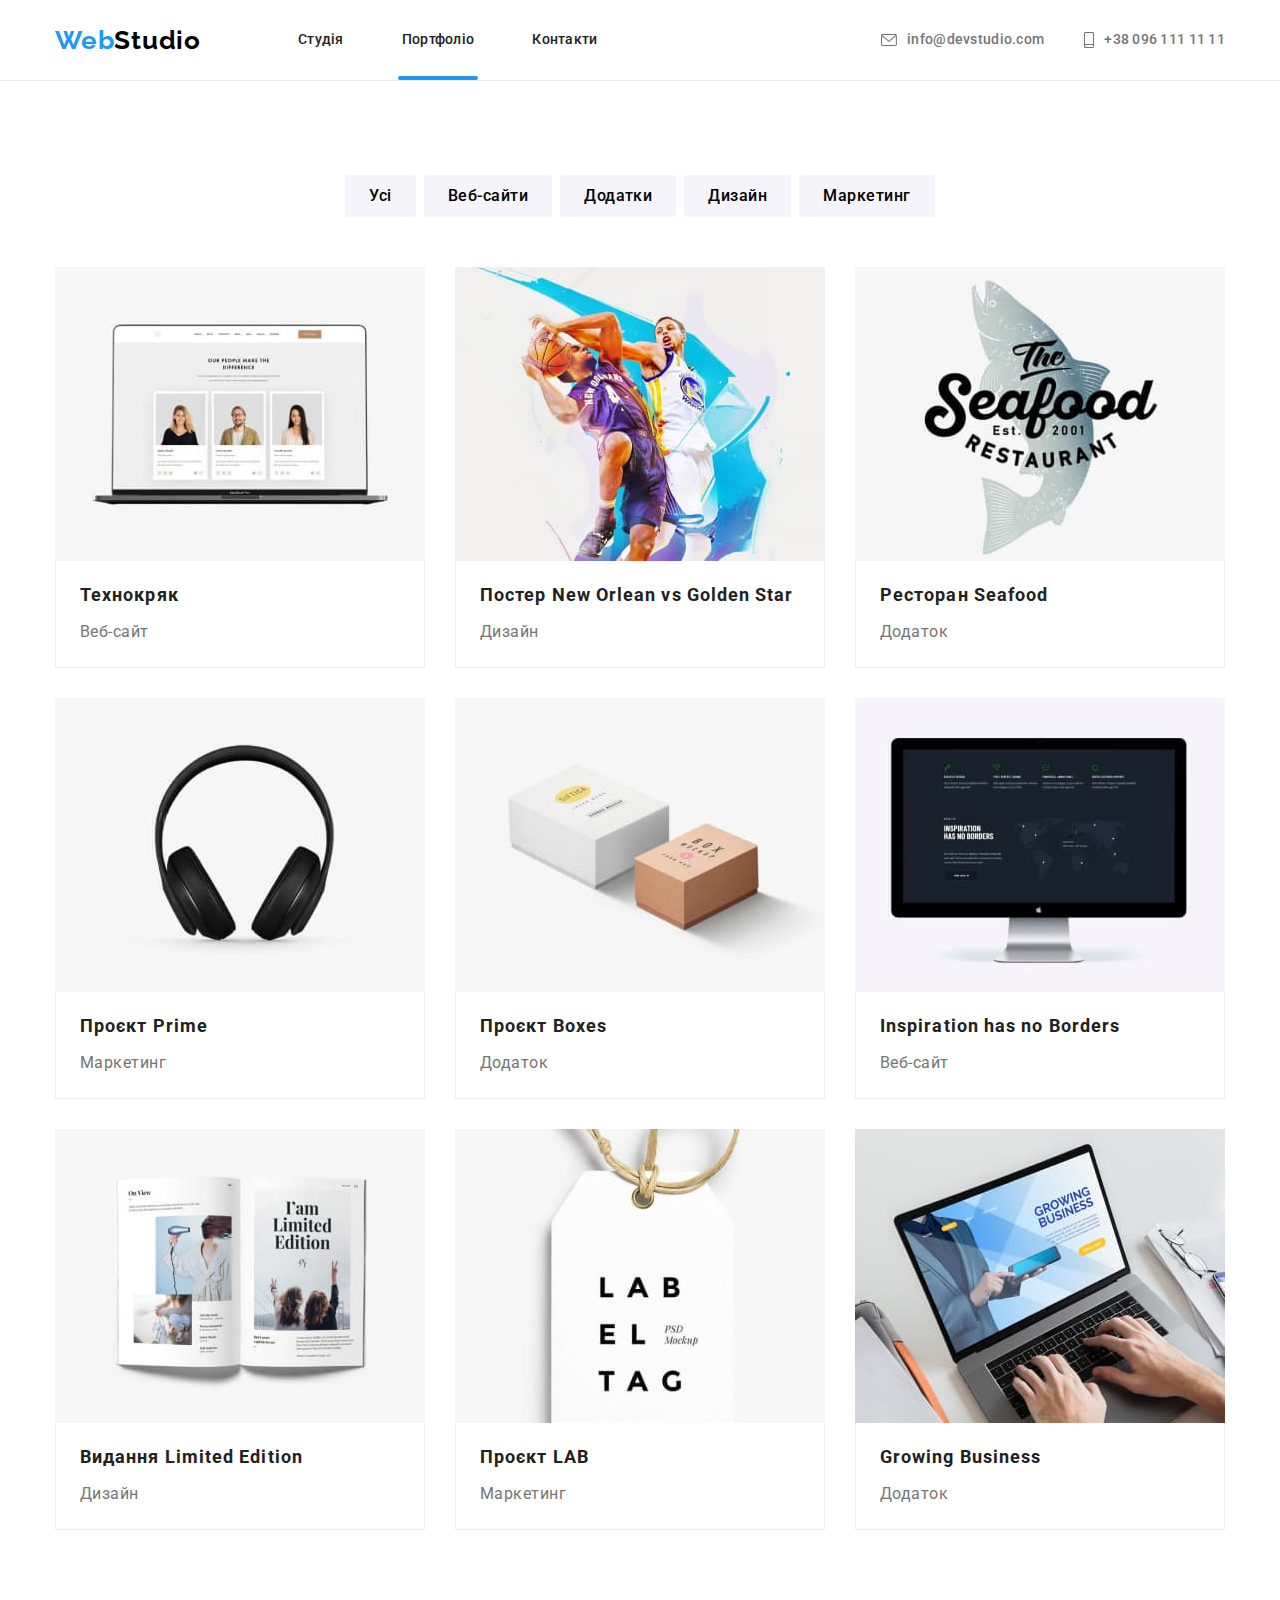
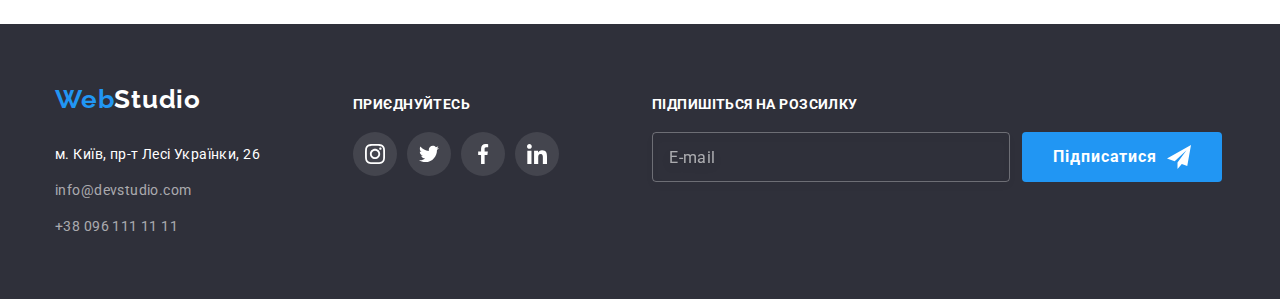
==== portfolio.html @ f1cc5967 "clone hw6" ====
<!DOCTYPE html>
<html lang="uk">
<head>
    <meta charset="UTF-8">
    <meta http-equiv="X-UA-Compatible" content="IE=edge">
    <meta name="viewport" content="width=device-width, initial-scale=1.0">
    <title>Портфоліо</title>
    <link rel="preconnect" href="https://fonts.googleapis.com">
    <link rel="preconnect" href="https://fonts.gstatic.com" crossorigin>
    <link href="https://fonts.googleapis.com/css2?family=Raleway:wght@700&family=Roboto:wght@400;500;700;900&display=swap"
        rel="stylesheet">
    <link rel="stylesheet" href="https://cdnjs.cloudflare.com/ajax/libs/modern-normalize/1.1.0/modern-normalize.min.css">
    <link rel="stylesheet" href="./css/styles.css">
</head>
<body>

    <!-- Хедер сторінки -->

    <header class="header">
        <div class="container main-nav">
            <a href="./index.html" class="header-logo link"><span class="blue-logo">Web</span>Studio</a>
            <nav class="header-navigation">
                <ul class="header-list list">
                    <li class="item">
                        <a href="./index.html" class="header-link link">Студія</a>
                    </li>
                    <li class="item">
                        <a href="./portfolio.html" class="header-link active-page link">Портфоліо</a>
                    </li>
                    <li class="item">
                        <a href="" class="header-link link">Контакти</a>
                    </li>
                </ul>
            </nav>
            <ul class="contacts-header list">
                <li class="item">
                    <a href="mailto:info@devstudio.com" class="mail-header link">
                        <svg class="header-icon" width="16" height="12">
                            <use href="./images/icons.svg#icon-envelope"></use>
                        </svg>
                        info@devstudio.com
                    </a>
                </li>
                <li class="item">
                    <a href="tel:+380961111111" class="tel-header link">
                        <svg class="header-icon" width="10" height="16">
                            <use href="./images/icons.svg#icon-smartphone"></use>
                        </svg>
                        +38 096 111 11 11
                    </a>
                </li>
            </ul>
        </div>
    </header>

    <!-- Основний контент -->

    <main class="main">

        <!-- Секція проєктів -->

        <section class="section">
            <div class="container">
                <ul class="list btns">
                    <li class="item"><button type="button" class="portfolio-button">Усі</button></li>
                    <li class="item"><button type="button" class="portfolio-button">Веб-сайти</button></li>
                    <li class="item"><button type="button" class="portfolio-button">Додатки</button></li>
                    <li class="item"><button type="button" class="portfolio-button">Дизайн</button></li>
                    <li class="item"><button type="button" class="portfolio-button">Маркетинг</button></li>
                </ul>
                <ul class="list-projects list">
                    <li class="item">
                        <div class="project-thumb">
                            <img src="./images/technocrat.jpg" class="card" alt="Технокряк" width="370">
                            <div class="project-overlay">
                                <p class="project-text">Ресурс пропонує комплексні пропозиції з різним рівнем функціоналу та сервісів. Все це дозволить відвідувачу отримати вичерпні відомості про компанію чи приватну особу.</p>
                            </div>
                        </div>
                        <div class="content">
                            <h2 class="project">Технокряк</h2>
                            <p class="description">Веб-сайт</p>
                        </div>
                    </li>
                    <li class="item">
                        <div class="project-thumb">
                            <img src="./images/poster.jpg" class="card" alt="New Orlean vs Golden Star" width="370">
                            <div class="project-overlay">
                                <p class="project-text">Lorem ipsum, dolor sit amet consectetur adipisicing elit. Quasi recusandae laboriosam beatae sit cumque alias!</p>
                            </div>
                        </div>
                        <div class="content">
                            <h2 class="project">Постер New Orlean vs Golden Star</h2>
                            <p class="description">Дизайн</p>
                        </div>
                    </li>
                    <li class="item">
                        <div class="project-thumb">
                            <img src="./images/restaurant.jpg" class="card" alt="Seafood" width="370">
                            <div class="project-overlay">
                                <p class="project-text">Lorem ipsum, dolor sit amet consectetur adipisicing elit. Quasi recusandae laboriosam beatae sit cumque alias!</p>
                            </div>
                        </div>
                        <div class="content">
                            <h2 class="project">Ресторан Seafood</h2>
                            <p class="description">Додаток</p>
                        </div>
                    </li>
                    <li class="item">
                        <div class="project-thumb">
                            <img src="./images/prime.jpg" class="card" alt="Prime" width="370">
                            <div class="project-overlay">
                                <p class="project-text">Lorem ipsum dolor sit amet consectetur adipisicing elit. Harum iure dolor similique eum aspernatur tenetur.</p>
                            </div>
                        </div>
                        <div class="content">
                            <h2 class="project">Проєкт Prime</h2>
                            <p class="description">Маркетинг</p>
                        </div>
                    </li>
                    <li class="item">
                        <div class="project-thumb">
                            <img src="./images/boxes.jpg" class="card" alt="Boxes" width="370">
                            <div class="project-overlay">
                                <p class="project-text">Lorem ipsum dolor sit amet consectetur adipisicing elit. Harum iure dolor similique eum aspernatur tenetur.</p>
                            </div>
                        </div>
                        <div class="content">
                            <h2 class="project">Проєкт Boxes</h2>
                            <p class="description">Додаток</p>
                        </div>
                    </li>
                    <li class="item">
                        <div class="project-thumb">
                            <img src="./images/web.jpg" class="card" alt="Inspiration has no Borders" width="370">
                            <div class="project-overlay">
                                <p class="project-text">Lorem ipsum dolor sit amet consectetur adipisicing elit. Harum iure dolor similique eum aspernatur tenetur.</p>
                            </div>
                        </div>
                        <div class="content">
                            <h2 class="project">Inspiration has no Borders</h2>
                            <p class="description">Веб-сайт</p>
                        </div>
                    </li>
                    <li class="item">
                        <div class="project-thumb">
                            <img src="./images/edition.jpg" class="card" alt="Limited Edition" width="370">
                            <div class="project-overlay">
                                <p class="project-text">Lorem ipsum dolor sit amet consectetur adipisicing elit. Harum iure dolor similique eum aspernatur tenetur.</p>
                            </div>
                        </div>
                        <div class="content">
                            <h2 class="project">Видання Limited Edition</h2>
                            <p class="description">Дизайн</p>
                        </div>
                    </li>
                    <li class="item">
                        <div class="project-thumb">
                            <img src="./images/lab.jpg" class="card" alt="LAB" width="370">
                            <div class="project-overlay">
                                <p class="project-text">Lorem ipsum dolor sit amet consectetur adipisicing elit. Harum iure dolor similique eum aspernatur tenetur.</p>
                            </div>
                        </div>
                        <div class="content">
                            <h2 class="project">Проєкт LAB</h2>
                            <p class="description">Маркетинг</p>
                        </div>
                    </li>
                    <li class="item">
                        <div class="project-thumb">
                            <img src="./images/growing.jpg" class="card" alt="Growing Business" width="370">
                            <div class="project-overlay">
                                <p class="project-text">Lorem ipsum dolor sit amet consectetur adipisicing elit. Harum iure dolor similique eum aspernatur tenetur.</p>
                            </div>
                        </div>
                        <div class="content">
                            <h2 class="project">Growing Business</h2>
                            <p class="description">Додаток</p>
                        </div>
                    </li>
                </ul>
            </div>
        </section>
    </main>

    <!-- Футер сторінки -->

    <footer class="footer">
        <div class="container footer-content">
            <div class="footer-addresses">
                <a href="./index.html" class="footer-logo link"><span class="blue-logo">Web</span>Studio</a>
                <address>
                    <p class="address">м. Київ, пр-т Лесі Українки, 26</p>
                    <ul class="contacts-footer list">
                        <li>
                            <a href="mailto:info@devstudio.com" class="mail-footer link">info@devstudio.com</a>
                        </li>
                        <li>
                            <a href="tel:+380961111111" class="tel-footer link">+38 096 111 11 11</a>
                        </li>
                    </ul>
                </address>
            </div>
            <div class="footer-soc">
                <p class="footer-soc-title">Приєднуйтесь</p>
                <ul class="footer-actions list">
                    <li class="item-footer-icon">
                        <a href="" class="footer-social">
                            <svg class="team-icon" width="20" height="20">
                                <use href="./images/icons.svg#icon-instagram"></use>
                            </svg>
                        </a>
                    </li>
                    <li class="item-footer-icon">
                        <a href="" class="footer-social">
                            <svg class="team-icon" width="20" height="20">
                                <use href="./images/icons.svg#icon-twitter"></use>
                            </svg>
                        </a>
                    </li>
                    <li class="item-footer-icon">
                        <a href="" class="footer-social">
                            <svg class="team-icon" width="20" height="20">
                                <use href="./images/icons.svg#icon-facebook"></use>
                            </svg>
                        </a>
                    </li>
                    <li class="item-footer-icon">
                        <a href="" class="footer-social">
                            <svg class="team-icon" width="20" height="20">
                                <use href="./images/icons.svg#icon-linkedin"></use>
                            </svg>
                        </a>
                    </li>
                </ul>
            </div>
            <div class="footer-newsletter">
                <p class="footer-subscribe">Підпишіться на розсилку</p>
                <form class="footer-form">
                    <input type="email" class="subscribe-input" name="subscribe" placeholder="E-mail">
                    <button type="submit" class="subscribe-btn">
                        Підписатися
                        <svg class="icon-subscribe" width="24" height="24">
                            <use href="./images/icons.svg#icon-send"></use>
                        </svg>
                    </button>
                </form>
            </div>
        </div>
    </footer>
</body>
</html>
---- css/styles.css ----
:root {
    --primary-bg-color: #FFFFFF;
    --primary-text-color: #212121;
    --black-text-color: #000000;
    --blue-text-color: #2196F3;
    --bg-hero-color: #C4C4C4;
    --bg-footer-color: #2F303A;
    --contacts-header-color: #757575;
    --contacts-footer-color: rgba(255, 255, 255, 0.6);
    --button-focus-color: #188CE8;
    --bg-team-color: #F5F4FA;
    --border-header: #ECECEC;
    --border-project-photo: #EEEEEE;
    --icons-noactive-color: #AFB1B8;
    --bg-footer-soc: rgba(255, 255, 255, 0.1);
    --bg-portfolio-overlay: rgba(33, 150, 243, 0.9);
}

body {
    font-family: 'Roboto', 'Raleway', sans-serif;
    color: var(--primary-text-color);
    background: var(--primary-bg-color);
}

/* утиліти */

h1, 
h2, 
h3, 
p, 
ul {
    margin: 0;
    padding: 0;
}

.list {
    list-style: none;
}

.link {
    text-decoration: none;
}

.card {
    display: block;
}

/* контейнер */

.container {
    width: 1200px;
    padding-left: 15px;
    padding-right: 15px;
    margin-right: auto;
    margin-left: auto;

    /* outline: 1px dotted tomato; */
}

.backdrop {
    position: fixed;
    top: 0;
    left: 0;
    width: 100%;
    height: 100%;
    background-color: rgba(0, 0, 0, 0.2);

    opacity: 1;
    transition: opacity 250ms cubic-bezier(0.4, 0, 0.2, 1);
}

.backdrop.is-hidden {
    opacity: 0;
    pointer-events: none;
    /* visibility: ;  ?????????? Ні у Репети, ні в конспекті цього немає */
}

.backdrop.is-hidden .modal {
    transform: translate(-50%, -50%) scale(1.1);
}

.modal {
    position: absolute;
    top: 50%;
    left: 50%;

    padding: 40px;

    width: 528px;
    height: 581px;

    background-color: var(--primary-bg-color);
    box-shadow: 0px 1px 3px rgba(0, 0, 0, 0.12), 
        0px 1px 1px rgba(0, 0, 0, 0.14), 
        0px 2px 1px rgba(0, 0, 0, 0.2);
    border-radius: 4px;

    transform: translate(-50%, -50%) scale(1);

    transition: transform 250ms cubic-bezier(0.4, 0, 0.2, 1);
}

.modal-button {
    position: absolute;
    top: 8px;
    right: 8px;

    display: flex;
    justify-content: center;
    align-items: center;
    width: 30px;
    height: 30px;
    padding: 0;

    color: var(--black-text-color);
    background-color: var(--primary-bg-color);
    border: 1px solid rgba(0, 0, 0, 0.1);
    border-radius: 50%;

    transition: color 250ms cubic-bezier(0.4, 0, 0.2, 1);
}

.modal-button:hover {
    color: var(--blue-text-color);
}

.x-close {
    fill: currentColor;
}

.modal-title {
    margin-right: auto;
    margin-left: auto;
    margin-bottom: 12px;
    
    width: 448px;

    color: var(--primary-text-color);
    font-weight: 700;
    font-size: 20px;
    line-height: 1.15;
    text-align: center;
    letter-spacing: 0.03em;
}

.form {
    margin-right: auto;
    margin-left: auto;
    width: 448px;
}

.form-field {
    display: block;
    margin-bottom: 10px;
    font-size: inherit;
}

.form-label {
    display: block;
    margin-bottom: 4px;

    color: var(--contacts-header-color);
    font-size: 12px;
    line-height: 1.17;
    letter-spacing: 0.01em;
}

.form-input {
    position: relative;
    width: 100%;
    padding: 12px 12px 12px 42px;
    outline: none;

    font-size: 12px;
    line-height: 1.17;
    letter-spacing: 0.01em;

    border: 1px solid rgba(33, 33, 33, 0.2);
    border-radius: 4px;

    transition: border-color 250ms cubic-bezier(0.4, 0, 0.2, 1);
}

.thumb {
    position: relative;
}

.form-icon {
    position: absolute;
    top: 50%;
    left: 12px;
    transform: translateY(-50%);

    fill: currentColor;
    transition: color 250ms cubic-bezier(0.4, 0, 0.2, 1);
}

.form-textarea {
    resize: none;
    width: 100%;
    height: 120px;
    padding: 12px 16px;

    outline: none;

    font-size: 12px;
    line-height: 1.17;
    letter-spacing: 0.01em;

    border: 1px solid rgba(33, 33, 33, 0.2);
    border-radius: 4px;

    transition: border-color 250ms cubic-bezier(0.4, 0, 0.2, 1);
}

.form-textarea::placeholder {
    color: rgba(117, 117, 117, 0.5);
}

.form-checkbox {
    appearance: none;

    /* 
    position: absolute;
    width: 1px;
    height: 1px;
    margin: -1px;
    border: 0;
    padding: 0;
    clip: rect(0 0 0 0);
    overflow: hidden; */
}

.checkbox {
    display: flex;
    justify-content: center;
    align-items: center;
    margin-bottom: 30px;
}

.checkbox-icon {
    display: inline-block;
    width: 15px;
    height: 15px;

    border: 2px solid var(--primary-text-color);
    border-radius: 2px;
}

.form-checkbox:checked + .checkbox-icon {
    border-color: var(--blue-text-color);
    background-color: var(--blue-text-color);
    background-image: url('../images/icons/check.svg');
    background-position: center;
    background-repeat: no-repeat;
    background-origin: border-box;
}

.form-terms {
    display: inline-block;
    margin-left: 7px;
    width: 400px;

    color: var(--contacts-header-color);
    font-size: 14px;
    line-height: 1.71;
    letter-spacing: 0.03em;
    
}

.form-contract {
    color: var(--blue-text-color);
}

.form-btn {
    display: block;
    padding: 10px 52px;
    margin-right: auto;
    margin-left: auto;
    
    font-family: 'Roboto';
    color: var(--primary-bg-color);
    background-color: var(--blue-text-color);
    box-shadow: 0px 4px 4px rgba(0, 0, 0, 0.15);
    font-size: 16px;
    font-weight: 700;
    line-height: 1.88;
    letter-spacing: 0.06em;
    
    border: 1px solid transparent;
    border-radius: 4px;
    cursor: pointer;
    
    transition: background-color 250ms cubic-bezier(0.4, 0, 0.2, 1);
}

.form-btn:hover, 
.form-btn:focus {
    background-color: var(--button-focus-color);
}

.thumb:focus-within > .form-icon,
.thumb:hover > .form-icon {
    color: var(--blue-text-color);
}

.form-input:hover,
.form-textarea:hover,
.form-input:focus,
.form-textarea:focus {
    border-color: var(--blue-text-color);
}

.main-nav {
    display: flex;
    align-items: center;
}

.header-list {
    display: flex;
    margin-left: 93px;
}

.header-list .item:not(:last-child) {
    margin-right: 50px;
}

.header-logo {
    font-family: 'Raleway';
    color: var(--black-text-color);
    font-size: 26px;
    font-weight: 700;
    line-height: 1.19;
    letter-spacing: 0.03em;
}

.header-list .header-link {
    display: block;
    padding-top: 32px;
    padding-bottom: 32px;
    padding-right: 4px;
    padding-left: 4px;

    color: var(--primary-text-color);
    font-size: 14px;
    font-weight: 500;
    line-height: 1.14;
    letter-spacing: 0.02em;

    transition: color 250ms cubic-bezier(0.4, 0, 0.2, 1);
}

.header-list .item {
    position: relative;
}

.active-page::after {
    position: absolute;
    content: '';
    width: 100%;
    height: 4px;
    display: block;
    background: var(--blue-text-color);
    border-radius: 2px;
    bottom: 0;
    left: 0;
}

.header-link:hover,
.header-link:focus,
.header-link:active {
    color: var(--blue-text-color);
}

.contacts-header {
    display: flex;
    margin-left: auto;
}

.contacts-header .item + .item {
    margin-left: 40px;
}

.mail-header,
.tel-header {
    display: flex;
    align-items: center;
    padding-top: 10px;
    padding-bottom: 10px;
    
    color: var(--contacts-header-color);
    font-size: 14px;
    font-weight: 500;
    line-height: 1.14;
    letter-spacing: 0.02em;
    
    transition: color 250ms cubic-bezier(0.4, 0, 0.2, 1);
}

.mail-header:hover, .tel-header:hover,
.mail-header:focus, .tel-header:focus {
    color: var(--blue-text-color);
}

.header-icon {
    fill: currentColor;
    margin-right: 10px;
}

.header {
    border-bottom: 1px solid var(--border-header);
}

.section {
    padding-top: 94px;
    padding-bottom: 94px;
}

.section.no-padding {
    padding-top: 0px;
}

.hero {
    padding-top: 200px;
    padding-bottom: 200px;

    max-width: 1600px;
    height: 600px;
    margin-right: auto;
    margin-left: auto;
    background-color: var(--bg-hero-color);
    background-image: linear-gradient(
        to right,
        rgba(47, 48, 58, 0.4),
        rgba(47, 48, 58, 0.4)),
        url('../images/bghero.jpg');
    background-repeat: no-repeat;
    background-position: center;
    background-size: cover;

    text-align: center;
}

.title {
    margin-top: 0;
    margin-bottom: 30px;
    max-width: 700px;
    margin-right: auto;
    margin-left: auto;

    color: var(--primary-bg-color);
    text-transform: uppercase;
    font-size: 44px;
    font-weight: 900;
    line-height: 1.36;
    letter-spacing: 0.06em;
}

.title-button {
    display: inline-block;
    padding: 10px 24px;

    font-family: 'Roboto';
    color: var(--primary-bg-color);
    background-color: var(--blue-text-color);
    box-shadow: 0px 4px 4px rgba(0, 0, 0, 0.15);
    font-size: 16px;
    font-weight: 700;
    line-height: 1.88;
    letter-spacing: 0.06em;

    border: 1px solid transparent;
    border-radius: 4px;
    cursor: pointer;

    transition: background-color 250ms cubic-bezier(0.4, 0, 0.2, 1);
}

.title-button:hover,
.title-button:focus {
    background-color: var(--button-focus-color);
}

.benefits-box {
    display: flex;
}

.benefits-box .item {
    flex-basis: calc((100% - 90px) / 4);
}

.benefits-box .item + .item {
    margin-left: 30px;
}

.benefits-content {
    display: block;
    margin-bottom: 30px;
    padding: 25px 100px;

    background-color: var(--bg-team-color);
}

.benefits-title {
    margin-bottom: 10px;

    font-size: 14px;
    text-transform: uppercase;
    line-height: 1.14;
    letter-spacing: 0.03em;
}

.benefits-item {
    color: var(--contacts-header-color);
    font-size: 14px;
    line-height: 1.71;
    letter-spacing: 0.03em;
}

.features {
    display: flex;
}

.features .item + .item {
    margin-left: 30px;
}

.features-title {
    margin-bottom: 50px;

    font-size: 36px;
    line-height: 1.17;
    text-align: center;
    letter-spacing: 0.03em;
}

.photo-features {
    position: relative;
}

.features-description {
    display: flex;
    position: absolute;
    bottom: 0;
    width: 100%;
    height: 70px;
    align-items: center;
    justify-content: center;

    color: var(--primary-bg-color);
    background: rgba(47, 48, 58, 0.8);
    font-weight: 700;
    font-size: 14px;
    line-height: 1.14;
    text-align: center;
    letter-spacing: 0.03em;
    text-transform: uppercase;
}

.team {
    background: var(--bg-team-color);
}

.team-title {
    margin-bottom: 50px;

    font-size: 36px;
    line-height: 1.17;
    text-align: center;
    letter-spacing: 0.03em;
}

.teammates {
    display: flex;
}

.teammates .item + .item {
    margin-left: 30px;
}

.teammates .item {
    width: 270px;

    background: var(--primary-bg-color);
    box-shadow: 0px 1px 3px rgba(0, 0, 0, 0.12), 
    0px 1px 1px rgba(0, 0, 0, 0.14), 
    0px 2px 1px rgba(0, 0, 0, 0.2);
    border-radius: 0px 0px 4px 4px;
    text-align: center;
}

.name-position {
    padding: 30px 0;
}

.name {
    margin-bottom: 10px;

    font-size: 16px;
    font-weight: 500;
    line-height: 1.19;
    letter-spacing: 0.03em;
}

.position {
    margin-bottom: 16px;

    color: var(--contacts-header-color);
    font-size: 16px;
    font-weight: 400;
    line-height: 1.19;
    letter-spacing: 0.03em;
}

.actions {
    display: flex;
    margin: 0 32px;
}

.item-icon {
    flex-basis: calc((100% - 40px) / 4);
}

.social-link {
    display: flex;
    justify-content: center;
    align-items: center;
    width: 44px;
    height: 44px;
    padding: 0;
    
    color: var(--icons-noactive-color);
    border: none;
    border-radius: 50%;

    transition: color 250ms cubic-bezier(0.4, 0, 0.2, 1), 
        background-color 250ms cubic-bezier(0.4, 0, 0.2, 1);
}

.social-link:hover,
.social-link:focus {
    color: var(--primary-bg-color);
    background-color: var(--blue-text-color);
}

.team-icon {
    fill: currentColor;
}

.item-icon + .item-icon {
    margin-left: 10px;
}

.clients-title {
    margin-bottom: 50px;

    font-size: 36px;
    line-height: 1.17;
    text-align: center;
    letter-spacing: 0.03em;
}

.clients {
    display: flex;
}

.item-clients {
    flex-basis: calc((100% - 150px) / 6);
}

.item-clients + .item-clients {
    margin-left: 30px;
}

.clients-link {
    display: flex;
    justify-content: center;
    align-items: center;
    height: 92px;
    padding: 0;
    
    color: var(--icons-noactive-color);
    border: none;

    transition: color 250ms cubic-bezier(0.4, 0, 0.2, 1);
}

.clients-link:hover,
.clients-link:focus {
    color: var(--blue-text-color);
}

.client-icon {
    fill: currentColor;
}

.clients .item-clients {
    border: 1px solid var(--icons-noactive-color);
    border-radius: 4px;

    transition: color 250ms cubic-bezier(0.4, 0, 0.2, 1);
}

.clients .item-clients:hover,
.clients .item-clients:focus {
    border-color: var(--blue-text-color);
}

/* Футер */

.footer {
    padding-top: 60px;
    padding-bottom: 60px;

    background: var(--bg-footer-color);
}

.footer-content {
    display: flex;
}

.footer-logo {
    display: inline-block;
    margin-bottom: 28px;
    
    font-family: 'Raleway';
    color: var(--primary-bg-color);
    font-size: 26px;
    font-weight: 700;
    line-height: 1.19;
    letter-spacing: 0.03em;
}

/* Адреса і контакти у футері */

.address {
    margin-bottom: 12px;

    color: var(--primary-bg-color);
    font-style: normal;
    font-size: 14px;
    line-height: 1.71;
    letter-spacing: 0.03em;
}

.mail-footer,
.tel-footer {
    color: var(--contacts-footer-color);
    font-size: 14px;
    line-height: 1.71;
    letter-spacing: 0.03em;
    font-style: normal;

    transition: color 250ms cubic-bezier(0.4, 0, 0.2, 1);
}

.mail-footer {
    display: inline-block;
    margin-bottom: 12px;
}

.mail-footer:hover,
.tel-footer:hover,
.mail-footer:focus,
.tel-footer:focus {
    color: var(--blue-text-color);
}

/* Соц. мережі футер */

.footer-soc {
    margin-left: 93px;
    margin-top: 12px;
}

.footer-soc-title {
    margin-bottom: 20px;

    color: var(--primary-bg-color);

    font-weight: 700;
    font-size: 14px;
    line-height: 16px;
    letter-spacing: 0.03em;
    text-transform: uppercase;
}

.footer-actions {
    display: flex;
}

.item-footer-icon {
    flex-basis: calc((100% - 40px) / 4);
}

.footer-social {
    display: flex;
    justify-content: center;
    align-items: center;
    width: 44px;
    height: 44px;
    padding: 0;

    color: var(--primary-bg-color);
    background-color: var(--bg-footer-soc);
    border: none;
    border-radius: 50%;

    transition: background-color 250ms cubic-bezier(0.4, 0, 0.2, 1);
}

.footer-social:hover,
.footer-social:focus {
    background-color: var(--blue-text-color);
}

.team-icon {
    fill: currentColor;
}

.item-footer-icon + .item-footer-icon {
    margin-left: 10px;
}

/* Розсилка */

.footer-newsletter {
    margin-left: 93px;
    margin-top: 12px;
}

.footer-subscribe {
    margin-bottom: 20px;

    color: var(--primary-bg-color);

    font-weight: 700;
    font-size: 14px;
    line-height: 16px;
    letter-spacing: 0.03em;
    text-transform: uppercase;
}

.footer-form {
    display: flex;
    align-items: center;
}

.subscribe-input {
    margin-right: 12px;
    padding-top: 15px;
    padding-bottom: 15px;
    padding-left: 16px;
    width: 358px;
    height: 50px;

    outline: none;

    color: var(--primary-bg-color);
    background-color: transparent;

    border: 1px solid rgba(255, 255, 255, 0.3);
    filter: drop-shadow(0px 4px 4px rgba(0, 0, 0, 0.15));
    border-radius: 4px;
}

.subscribe-input::placeholder {
    color: rgba(255, 255, 255, 0.6);

    font-size: 16px;
    line-height: 1.25;
    letter-spacing: 0.03em;
}

.subscribe-btn {
    display: flex;
    align-items: center;
    justify-content: center;
    width: 200px;
    height: 50px;

    font-family: 'Roboto';
    color: var(--primary-bg-color);
    background-color: var(--blue-text-color);
    font-size: 16px;
    font-weight: 700;
    line-height: 1.88;
    letter-spacing: 0.06em;

    border: 1px solid transparent;
    border-radius: 4px;
    cursor: pointer;

    transition: background-color 250ms cubic-bezier(0.4, 0, 0.2, 1);
}

.subscribe-btn:hover,
.subscribe-btn:focus {
    background-color: var(--button-focus-color);
}

.icon-subscribe {
    margin-left: 10px;
}

/* List of buttons on Portfolio */

.btns {
    margin-bottom: 50px;
    display: flex;
    justify-content: center;
}

.btns .item + .item {
    margin-left: 8px;
}

.portfolio-button {
    padding: 6px 22px;

    font-family: 'Roboto';
    background-color: var(--bg-team-color);
    font-size: 16px;
    font-weight: 500;
    line-height: 1.63;
    text-align: center;
    letter-spacing: 0.03em;
    border-radius: 4px;
    border-color: transparent;

    cursor: pointer;

    transition: color 250ms cubic-bezier(0.4, 0, 0.2, 1), 
        background-color 250ms cubic-bezier(0.4, 0, 0.2, 1),
        box-shadow 250ms cubic-bezier(0.4, 0, 0.2, 1);
}

.portfolio-button:hover,
.portfolio-button:focus,
.portfolio-button:active {
    color: var(--primary-bg-color);
    background-color: var(--blue-text-color);
    box-shadow: 0px 3px 1px rgba(0, 0, 0, 0.1), 
    0px 1px 2px rgba(0, 0, 0, 0.08),
    0px 2px 2px rgba(0, 0, 0, 0.12);
}

/* List of Projects */

.list-projects {
    display: flex;
    flex-wrap: wrap;
}

.list-projects .item {
    flex-basis: calc((100% - 60px) / 3);
    margin-right: 30px;
    margin-bottom: 30px;

    transition: box-shadow 250ms cubic-bezier(0.4, 0, 0.2, 1);
}

.list-projects .item:nth-child(3n) {
    margin-right: 0;
}

.list-projects .item:nth-last-child(-n+3) {
    margin-bottom: 0;
}

.list-projects .item:hover {
    box-shadow: 0px 1px 1px rgba(0, 0, 0, 0.12),
    0px 4px 4px rgba(0, 0, 0, 0.06),
    1px 4px 6px rgba(0, 0, 0, 0.16);
}

.project-thumb {
    position: relative;
    overflow: hidden;
}

.project-overlay {
    position: absolute;
    top: 0;
    left: 0;
    width: 100%;
    height: 100%;
    
    background-color: var(--bg-portfolio-overlay);

    transform: translateY(100%);
    transition: transform 250ms cubic-bezier(0.4, 0, 0.2, 1);
}

.list-projects .item:hover .project-overlay {
    transform: translateY(0);
}

.project-text {
    padding: 63px 24px;

    color: var(--primary-bg-color);
    font-weight: 400;
    font-size: 18px;
    line-height: 1.56;
    letter-spacing: 0.03em;
}

.content {
    margin-top: -5px;
    padding: 20px 24px;
    border: 1px solid var(--border-project-photo);
}

.project {
    margin-bottom: 4px;

    font-size: 18px;
    line-height: 2;
    letter-spacing: 0.06em;
}

.description {
    color: var(--contacts-header-color);
    font-size: 16px;
    line-height: 1.88;
    letter-spacing: 0.03em;
}

.blue-logo {
    color: var(--blue-text-color);
}
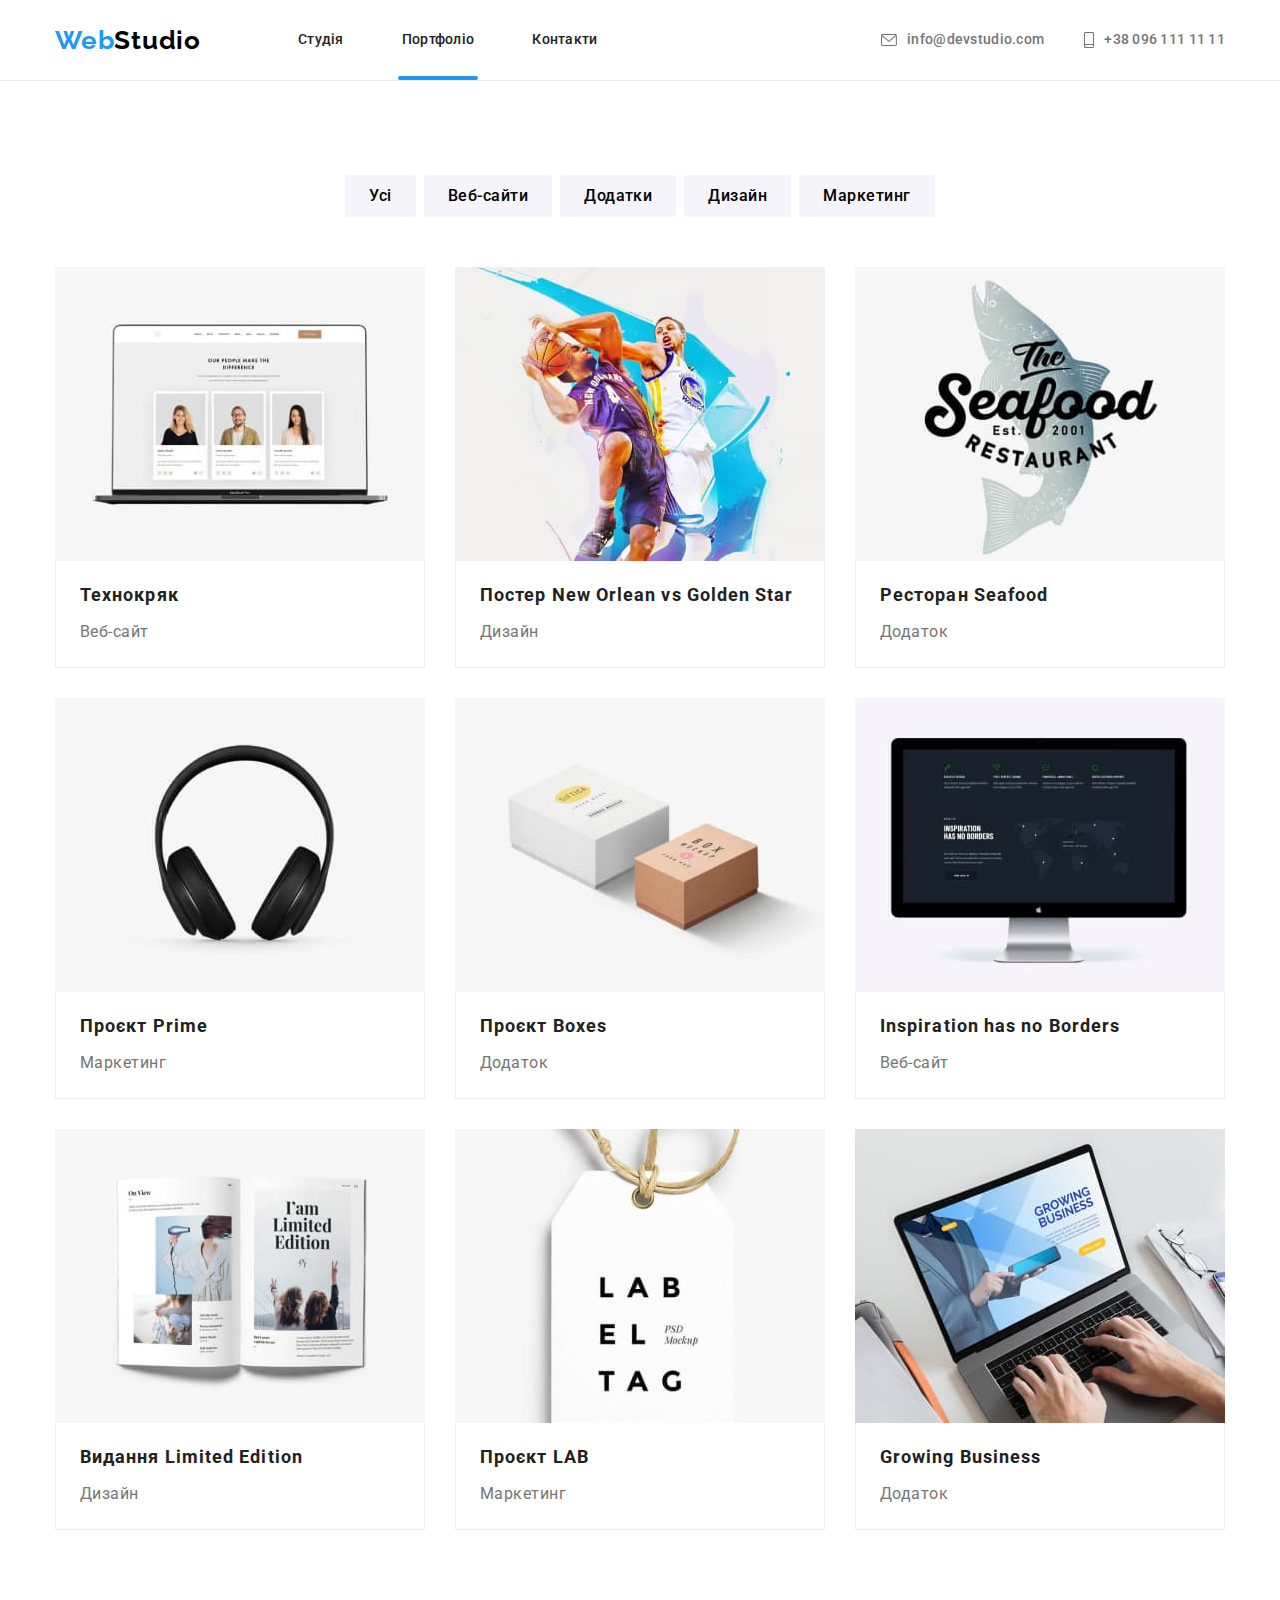
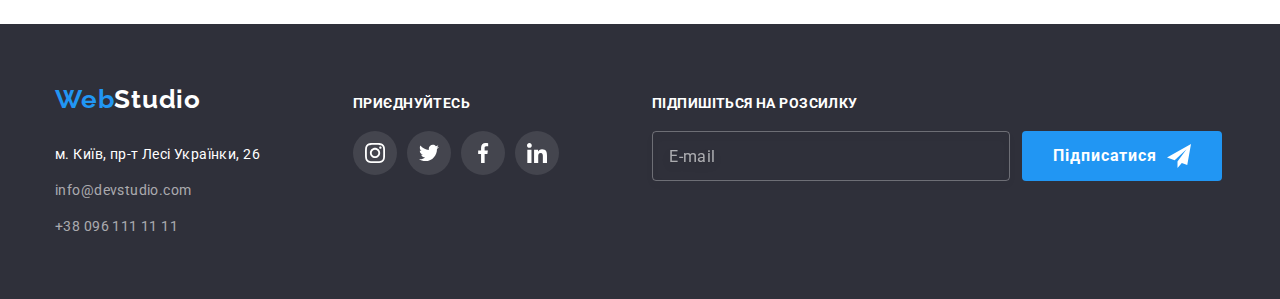
==== commit 3b6700ac: "SASS" ====
--- a/portfolio.html
+++ b/portfolio.html
@@ -10,7 +10,7 @@
     <link href="https://fonts.googleapis.com/css2?family=Raleway:wght@700&family=Roboto:wght@400;500;700;900&display=swap"
         rel="stylesheet">
     <link rel="stylesheet" href="https://cdnjs.cloudflare.com/ajax/libs/modern-normalize/1.1.0/modern-normalize.min.css">
-    <link rel="stylesheet" href="./css/styles.css">
+    <link rel="stylesheet" href="./css/main.min.css">
 </head>
 <body>
 
--- a/css/main.min.css
+++ b/css/main.min.css
@@ -0,0 +1 @@
+body{font-family:"Roboto","Raleway","sans-serif";color:#212121;background:#fff}h1,h2,h3,p,ul{margin:0;padding:0}.list{list-style:none}.link{text-decoration:none}.card{display:block}.container{width:1200px;padding-left:15px;padding-right:15px;margin-right:auto;margin-left:auto}.section{padding-top:94px;padding-bottom:94px}.no-padding{padding-top:0px}.backdrop{position:fixed;top:0;left:0;width:100%;height:100%;background-color:rgba(0,0,0,.2);opacity:1;-webkit-transition:opacity 250ms cubic-bezier(0.4, 0, 0.2, 1);transition:opacity 250ms cubic-bezier(0.4, 0, 0.2, 1)}.backdrop.is-hidden{opacity:0;pointer-events:none}.backdrop.is-hidden .modal{-webkit-transform:translate(-50%, -50%) scale(1.1);transform:translate(-50%, -50%) scale(1.1)}.modal{position:absolute;top:50%;left:50%;padding:40px;width:528px;height:581px;background-color:#fff;-webkit-box-shadow:0px 1px 3px rgba(0,0,0,.12),0px 1px 1px rgba(0,0,0,.14),0px 2px 1px rgba(0,0,0,.2);box-shadow:0px 1px 3px rgba(0,0,0,.12),0px 1px 1px rgba(0,0,0,.14),0px 2px 1px rgba(0,0,0,.2);border-radius:4px;-webkit-transform:translate(-50%, -50%) scale(1);transform:translate(-50%, -50%) scale(1);-webkit-transition:-webkit-transform 250ms cubic-bezier(0.4, 0, 0.2, 1);transition:-webkit-transform 250ms cubic-bezier(0.4, 0, 0.2, 1);transition:transform 250ms cubic-bezier(0.4, 0, 0.2, 1);transition:transform 250ms cubic-bezier(0.4, 0, 0.2, 1), -webkit-transform 250ms cubic-bezier(0.4, 0, 0.2, 1)}.modal-title{margin-right:auto;margin-left:auto;margin-bottom:12px;width:448px;color:#212121;font-weight:700;font-size:20px;line-height:1.15;text-align:center;letter-spacing:.03em}.modal-button{position:absolute;top:8px;right:8px;display:-webkit-box;display:-ms-flexbox;display:flex;-webkit-box-pack:center;-ms-flex-pack:center;justify-content:center;-webkit-box-align:center;-ms-flex-align:center;align-items:center;width:30px;height:30px;padding:0;color:#000;background-color:#fff;border:1px solid rgba(0,0,0,.1);border-radius:50%;cursor:pointer;-webkit-transition:color 250ms cubic-bezier(0.4, 0, 0.2, 1);transition:color 250ms cubic-bezier(0.4, 0, 0.2, 1)}.modal-button:hover{color:#2196f3}.x-close{fill:currentColor}.form{margin-right:auto;margin-left:auto;width:448px}.form-field{display:block;margin-bottom:10px;font-size:inherit}.form-label{display:block;margin-bottom:4px;color:#757575;font-size:12px;line-height:1.17;letter-spacing:.01em}.form-input{width:100%;padding:12px 12px 12px 42px;outline:none;font-size:12px;line-height:1.17;letter-spacing:.01em;border:1px solid rgba(33,33,33,.2);border-radius:4px;-webkit-transition:border-color 250ms cubic-bezier(0.4, 0, 0.2, 1);transition:border-color 250ms cubic-bezier(0.4, 0, 0.2, 1)}.form-input:focus-within~.form-icon,.form-input:hover~.form-icon{color:#2196f3}.form-input:hover,.form-input:focus{border-color:#2196f3}.thumb{position:relative}.form-icon{position:absolute;top:50%;left:12px;fill:currentColor;-webkit-transition:color 250ms cubic-bezier(0.4, 0, 0.2, 1);transition:color 250ms cubic-bezier(0.4, 0, 0.2, 1)}.form-textarea{resize:none;width:100%;height:120px;padding:12px 16px;outline:none;font-size:12px;line-height:1.17;letter-spacing:.01em;border:1px solid rgba(33,33,33,.2);border-radius:4px;-webkit-transition:border-color 250ms cubic-bezier(0.4, 0, 0.2, 1);transition:border-color 250ms cubic-bezier(0.4, 0, 0.2, 1)}.form-textarea::-webkit-input-placeholder{color:rgba(117,117,117,.5)}.form-textarea::-moz-placeholder{color:rgba(117,117,117,.5)}.form-textarea:-ms-input-placeholder{color:rgba(117,117,117,.5)}.form-textarea::-ms-input-placeholder{color:rgba(117,117,117,.5)}.form-textarea::placeholder{color:rgba(117,117,117,.5)}.form-textarea:hover,.form-textarea:focus{border-color:#2196f3}.form-checkbox{-webkit-appearance:none;-moz-appearance:none;appearance:none}.form-checkbox:checked+.checkbox-icon{border-color:#2196f3;background-color:#2196f3;background-image:url("../images/icons/check.svg");background-position:center;background-repeat:no-repeat;background-origin:border-box}.checkbox{display:-webkit-box;display:-ms-flexbox;display:flex;-webkit-box-pack:center;-ms-flex-pack:center;justify-content:center;-webkit-box-align:center;-ms-flex-align:center;align-items:center;margin-bottom:30px}.checkbox-icon{display:inline-block;width:15px;height:15px;border:2px solid #212121;border-radius:2px;-webkit-transition:border-color 250ms cubic-bezier(0.4, 0, 0.2, 1),background-color 250ms cubic-bezier(0.4, 0, 0.2, 1);transition:border-color 250ms cubic-bezier(0.4, 0, 0.2, 1),background-color 250ms cubic-bezier(0.4, 0, 0.2, 1)}.form-terms{display:inline-block;margin-left:7px;width:400px;color:#757575;font-size:14px;line-height:1.71;letter-spacing:.03em}.form-contract{color:#2196f3}.form-btn{display:block;padding:10px 52px;margin-right:auto;margin-left:auto;font-family:"Roboto";color:#fff;background-color:#2196f3;-webkit-box-shadow:0px 4px 4px rgba(0,0,0,.15);box-shadow:0px 4px 4px rgba(0,0,0,.15);font-size:16px;font-weight:700;line-height:1.88;letter-spacing:.06em;border:1px solid rgba(0,0,0,0);border-radius:4px;cursor:pointer;-webkit-transition:background-color 250ms cubic-bezier(0.4, 0, 0.2, 1);transition:background-color 250ms cubic-bezier(0.4, 0, 0.2, 1)}.form-btn:hover,.form-btn:focus{background-color:#188ce8}.header{border-bottom:1px solid #ececec}.main-nav{display:-webkit-box;display:-ms-flexbox;display:flex;-webkit-box-align:center;-ms-flex-align:center;align-items:center}.footer{padding-top:60px;padding-bottom:60px;background:#2f303a}.footer-content{display:-webkit-box;display:-ms-flexbox;display:flex;-webkit-box-align:baseline;-ms-flex-align:baseline;align-items:baseline}.header-logo{font-family:"Raleway";color:#000;font-size:26px;font-weight:700;line-height:1.19;letter-spacing:.03em}.footer-logo{display:inline-block;margin-bottom:28px;font-family:"Raleway";color:#fff;font-size:26px;font-weight:700;line-height:1.19;letter-spacing:.03em}.blue-logo{color:#2196f3}.header-list{display:-webkit-box;display:-ms-flexbox;display:flex;margin-left:93px}.header-list .item{position:relative}.header-list .item:not(:last-child){margin-right:50px}.header-link{display:block;padding-top:32px;padding-bottom:32px;padding-right:4px;padding-left:4px;color:#212121;font-size:14px;font-weight:500;line-height:1.14;letter-spacing:.02em;-webkit-transition:color 250ms cubic-bezier(0.4, 0, 0.2, 1);transition:color 250ms cubic-bezier(0.4, 0, 0.2, 1)}.header-link:hover,.header-link:focus,.header-link:active{color:#2196f3}.active-page::after{position:absolute;content:"";width:100%;height:4px;display:block;background:#2196f3;border-radius:2px;bottom:0;left:0}.contacts-header{display:-webkit-box;display:-ms-flexbox;display:flex;margin-left:auto}.contacts-header .item+.item{margin-left:40px}.mail-header,.tel-header{display:-webkit-box;display:-ms-flexbox;display:flex;-webkit-box-align:center;-ms-flex-align:center;align-items:center;padding-top:10px;padding-bottom:10px;color:#757575;font-size:14px;font-weight:500;line-height:1.14;letter-spacing:.02em;-webkit-transition:color 250ms cubic-bezier(0.4, 0, 0.2, 1);transition:color 250ms cubic-bezier(0.4, 0, 0.2, 1)}.mail-header:hover,.mail-header:focus,.tel-header:hover,.tel-header:focus{color:#2196f3}.header-icon{fill:currentColor;margin-right:10px}.hero{padding-top:200px;padding-bottom:200px;max-width:1600px;height:600px;margin-right:auto;margin-left:auto;background-color:#c4c4c4;background-image:-webkit-gradient(linear, left top, right top, from(rgba(47, 48, 58, 0.4)), to(rgba(47, 48, 58, 0.4))),url("../images/bghero.jpg");background-image:linear-gradient(to right, rgba(47, 48, 58, 0.4), rgba(47, 48, 58, 0.4)),url("../images/bghero.jpg");background-repeat:no-repeat;background-position:center;background-size:cover;text-align:center}.title{margin-top:0;margin-bottom:30px;max-width:700px;margin-right:auto;margin-left:auto;color:#fff;text-transform:uppercase;font-size:44px;font-weight:900;line-height:1.36;letter-spacing:.06em}.title-button{display:inline-block;padding:10px 24px;font-family:"Roboto";color:#fff;background-color:#2196f3;-webkit-box-shadow:0px 4px 4px rgba(0,0,0,.15);box-shadow:0px 4px 4px rgba(0,0,0,.15);font-size:16px;font-weight:700;line-height:1.88;letter-spacing:.06em;border:1px solid rgba(0,0,0,0);border-radius:4px;cursor:pointer;-webkit-transition:background-color 250ms cubic-bezier(0.4, 0, 0.2, 1);transition:background-color 250ms cubic-bezier(0.4, 0, 0.2, 1)}.title-button:hover,.title-button:focus{background-color:#188ce8}.benefits-box{display:-webkit-box;display:-ms-flexbox;display:flex}.benefits-box .item{-ms-flex-preferred-size:calc((100% - 90px)/4);flex-basis:calc((100% - 90px)/4)}.benefits-box .item+.item{margin-left:30px}.benefits-content{display:block;margin-bottom:30px;padding:25px 100px;background-color:#f5f4fa}.benefits-title{margin-bottom:10px;font-size:14px;text-transform:uppercase;line-height:1.14;letter-spacing:.03em}.benefits-item{color:#757575;font-size:14px;line-height:1.71;letter-spacing:.03em}.features{display:-webkit-box;display:-ms-flexbox;display:flex}.features .item+.item{margin-left:30px}.features-title{margin-bottom:50px;font-size:36px;line-height:1.17;text-align:center;letter-spacing:.03em}.photo-features{position:relative}.features-description{display:-webkit-box;display:-ms-flexbox;display:flex;position:absolute;bottom:0;width:100%;height:70px;-webkit-box-align:center;-ms-flex-align:center;align-items:center;-webkit-box-pack:center;-ms-flex-pack:center;justify-content:center;color:#fff;background:rgba(47,48,58,.8);font-weight:700;font-size:14px;line-height:1.14;text-align:center;letter-spacing:.03em;text-transform:uppercase}.team{background:#f5f4fa}.team-title{margin-bottom:50px;font-size:36px;line-height:1.17;text-align:center;letter-spacing:.03em}.teammates{display:-webkit-box;display:-ms-flexbox;display:flex}.teammates .item{width:270px;background:#fff;-webkit-box-shadow:0px 1px 3px rgba(0,0,0,.12),0px 1px 1px rgba(0,0,0,.14),0px 2px 1px rgba(0,0,0,.2);box-shadow:0px 1px 3px rgba(0,0,0,.12),0px 1px 1px rgba(0,0,0,.14),0px 2px 1px rgba(0,0,0,.2);border-radius:0px 0px 4px 4px;text-align:center}.teammates .item+.item{margin-left:30px}.name-position{padding:30px 0}.name{margin-bottom:10px;font-size:16px;font-weight:500;line-height:1.19;letter-spacing:.03em}.position{margin-bottom:16px;color:#757575;font-size:16px;font-weight:400;line-height:1.19;letter-spacing:.03em}.actions{display:-webkit-box;display:-ms-flexbox;display:flex;margin:0 32px}.item-icon{-ms-flex-preferred-size:calc((100% - 40px)/4);flex-basis:calc((100% - 40px)/4)}.item-icon+.item-icon{margin-left:10px}.social-link{display:-webkit-box;display:-ms-flexbox;display:flex;-webkit-box-pack:center;-ms-flex-pack:center;justify-content:center;-webkit-box-align:center;-ms-flex-align:center;align-items:center;width:44px;height:44px;padding:0;color:#afb1b8;border:none;border-radius:50%;-webkit-transition:color 250ms cubic-bezier(0.4, 0, 0.2, 1),background-color 250ms cubic-bezier(0.4, 0, 0.2, 1);transition:color 250ms cubic-bezier(0.4, 0, 0.2, 1),background-color 250ms cubic-bezier(0.4, 0, 0.2, 1)}.social-link:hover,.social-link:focus{color:#fff;background-color:#2196f3}.team-icon{fill:currentColor}.clients-title{margin-bottom:50px;font-size:36px;line-height:1.17;text-align:center;letter-spacing:.03em}.clients{display:-webkit-box;display:-ms-flexbox;display:flex}.item-clients{-ms-flex-preferred-size:calc((100% - 150px)/6);flex-basis:calc((100% - 150px)/6);border:1px solid #afb1b8;border-radius:4px;-webkit-transition:color 250ms cubic-bezier(0.4, 0, 0.2, 1);transition:color 250ms cubic-bezier(0.4, 0, 0.2, 1)}.item-clients+.item-clients{margin-left:30px}.item-clients:hover,.item-clients:focus{border-color:#2196f3}.clients-link{display:-webkit-box;display:-ms-flexbox;display:flex;-webkit-box-pack:center;-ms-flex-pack:center;justify-content:center;-webkit-box-align:center;-ms-flex-align:center;align-items:center;height:92px;padding:0;color:#afb1b8;border:none;-webkit-transition:color 250ms cubic-bezier(0.4, 0, 0.2, 1);transition:color 250ms cubic-bezier(0.4, 0, 0.2, 1)}.clients-link:hover,.clients-link:focus{color:#2196f3}.client-icon{fill:currentColor}.address{margin-bottom:12px;color:#fff;font-style:normal;font-size:14px;line-height:1.71;letter-spacing:.03em}.mail-footer,.tel-footer{color:rgba(255,255,255,.6);font-size:14px;line-height:1.71;letter-spacing:.03em;font-style:normal;-webkit-transition:color 250ms cubic-bezier(0.4, 0, 0.2, 1);transition:color 250ms cubic-bezier(0.4, 0, 0.2, 1)}.mail-footer:hover,.mail-footer:focus,.tel-footer:hover,.tel-footer:focus{color:#2196f3}.mail-footer{display:block;margin-bottom:12px}.footer-soc{margin-left:93px}.footer-soc-title{margin-bottom:20px;color:#fff;font-weight:700;font-size:14px;line-height:16px;letter-spacing:.03em;text-transform:uppercase}.footer-actions{display:-webkit-box;display:-ms-flexbox;display:flex}.item-footer-icon{-ms-flex-preferred-size:calc((100% - 40px)/4);flex-basis:calc((100% - 40px)/4)}.item-footer-icon+.item-footer-icon{margin-left:10px}.footer-social{display:-webkit-box;display:-ms-flexbox;display:flex;-webkit-box-pack:center;-ms-flex-pack:center;justify-content:center;-webkit-box-align:center;-ms-flex-align:center;align-items:center;width:44px;height:44px;padding:0;color:#fff;background-color:rgba(255,255,255,.1);border:none;border-radius:50%;-webkit-transition:background-color 250ms cubic-bezier(0.4, 0, 0.2, 1);transition:background-color 250ms cubic-bezier(0.4, 0, 0.2, 1)}.footer-social:hover,.footer-social:focus{background-color:#2196f3}.team-icon{fill:currentColor}.footer-newsletter{margin-left:93px}.footer-subscribe{margin-bottom:20px;color:#fff;font-weight:700;font-size:14px;line-height:16px;letter-spacing:.03em;text-transform:uppercase}.footer-form{display:-webkit-box;display:-ms-flexbox;display:flex;gap:12px;-webkit-box-align:center;-ms-flex-align:center;align-items:center}.subscribe-input{padding-top:15px;padding-bottom:15px;padding-left:16px;width:358px;height:50px;outline:none;color:#fff;background-color:rgba(0,0,0,0);border:1px solid rgba(255,255,255,.3);-webkit-filter:drop-shadow(0px 4px 4px rgba(0, 0, 0, 0.15));filter:drop-shadow(0px 4px 4px rgba(0, 0, 0, 0.15));border-radius:4px}.subscribe-input::-webkit-input-placeholder{color:rgba(255,255,255,.6);font-size:16px;line-height:1.25;letter-spacing:.03em}.subscribe-input::-moz-placeholder{color:rgba(255,255,255,.6);font-size:16px;line-height:1.25;letter-spacing:.03em}.subscribe-input:-ms-input-placeholder{color:rgba(255,255,255,.6);font-size:16px;line-height:1.25;letter-spacing:.03em}.subscribe-input::-ms-input-placeholder{color:rgba(255,255,255,.6);font-size:16px;line-height:1.25;letter-spacing:.03em}.subscribe-input::placeholder{color:rgba(255,255,255,.6);font-size:16px;line-height:1.25;letter-spacing:.03em}.subscribe-btn{display:-webkit-box;display:-ms-flexbox;display:flex;-webkit-box-align:center;-ms-flex-align:center;align-items:center;-webkit-box-pack:center;-ms-flex-pack:center;justify-content:center;width:200px;height:50px;gap:10px;font-family:"Roboto";color:#fff;background-color:#2196f3;font-size:16px;font-weight:700;line-height:1.88;letter-spacing:.06em;border:1px solid rgba(0,0,0,0);border-radius:4px;cursor:pointer;-webkit-transition:background-color 250ms cubic-bezier(0.4, 0, 0.2, 1);transition:background-color 250ms cubic-bezier(0.4, 0, 0.2, 1)}.subscribe-btn:hover,.subscribe-btn:focus{background-color:#188ce8}.btns{margin-bottom:50px;display:-webkit-box;display:-ms-flexbox;display:flex;-webkit-box-pack:center;-ms-flex-pack:center;justify-content:center}.btns .item+.item{margin-left:8px}.portfolio-button{padding:6px 22px;font-family:"Roboto";background-color:#f5f4fa;font-size:16px;font-weight:500;line-height:1.63;text-align:center;letter-spacing:.03em;border-radius:4px;border-color:rgba(0,0,0,0);cursor:pointer;-webkit-transition:color 250ms cubic-bezier(0.4, 0, 0.2, 1),background-color 250ms cubic-bezier(0.4, 0, 0.2, 1),-webkit-box-shadow 250ms cubic-bezier(0.4, 0, 0.2, 1);transition:color 250ms cubic-bezier(0.4, 0, 0.2, 1),background-color 250ms cubic-bezier(0.4, 0, 0.2, 1),-webkit-box-shadow 250ms cubic-bezier(0.4, 0, 0.2, 1);transition:color 250ms cubic-bezier(0.4, 0, 0.2, 1),background-color 250ms cubic-bezier(0.4, 0, 0.2, 1),box-shadow 250ms cubic-bezier(0.4, 0, 0.2, 1);transition:color 250ms cubic-bezier(0.4, 0, 0.2, 1),background-color 250ms cubic-bezier(0.4, 0, 0.2, 1),box-shadow 250ms cubic-bezier(0.4, 0, 0.2, 1),-webkit-box-shadow 250ms cubic-bezier(0.4, 0, 0.2, 1)}.portfolio-button:hover,.portfolio-button:focus,.portfolio-button:active{color:#fff;background-color:#2196f3;-webkit-box-shadow:0px 3px 1px rgba(0,0,0,.1),0px 1px 2px rgba(0,0,0,.08),0px 2px 2px rgba(0,0,0,.12);box-shadow:0px 3px 1px rgba(0,0,0,.1),0px 1px 2px rgba(0,0,0,.08),0px 2px 2px rgba(0,0,0,.12)}.list-projects{display:-webkit-box;display:-ms-flexbox;display:flex;-ms-flex-wrap:wrap;flex-wrap:wrap}.list-projects .item{-ms-flex-preferred-size:calc((100% - 60px)/3);flex-basis:calc((100% - 60px)/3);margin-right:30px;margin-bottom:30px;-webkit-transition:-webkit-box-shadow 250ms cubic-bezier(0.4, 0, 0.2, 1);transition:-webkit-box-shadow 250ms cubic-bezier(0.4, 0, 0.2, 1);transition:box-shadow 250ms cubic-bezier(0.4, 0, 0.2, 1);transition:box-shadow 250ms cubic-bezier(0.4, 0, 0.2, 1), -webkit-box-shadow 250ms cubic-bezier(0.4, 0, 0.2, 1)}.list-projects .item:nth-child(3n){margin-right:0}.list-projects .item:nth-last-child(-n+3){margin-bottom:0}.list-projects .item:hover{-webkit-box-shadow:0px 1px 1px rgba(0,0,0,.12),0px 4px 4px rgba(0,0,0,.06),1px 4px 6px rgba(0,0,0,.16);box-shadow:0px 1px 1px rgba(0,0,0,.12),0px 4px 4px rgba(0,0,0,.06),1px 4px 6px rgba(0,0,0,.16)}.content{margin-top:-5px;padding:20px 24px;border:1px solid #eee}.project{margin-bottom:4px;font-size:18px;line-height:2;letter-spacing:.06em}.description{color:#757575;font-size:16px;line-height:1.88;letter-spacing:.03em}.project-thumb{position:relative;overflow:hidden}.project-overlay{position:absolute;top:0;left:0;width:100%;height:100%;background-color:rgba(33,150,243,.9);-webkit-transform:translateY(100%);transform:translateY(100%);-webkit-transition:-webkit-transform 250ms cubic-bezier(0.4, 0, 0.2, 1);transition:-webkit-transform 250ms cubic-bezier(0.4, 0, 0.2, 1);transition:transform 250ms cubic-bezier(0.4, 0, 0.2, 1);transition:transform 250ms cubic-bezier(0.4, 0, 0.2, 1), -webkit-transform 250ms cubic-bezier(0.4, 0, 0.2, 1)}.list-projects .item:hover .project-overlay{-webkit-transform:translateY(0);transform:translateY(0)}.project-text{padding:63px 24px;color:#fff;font-weight:400;font-size:18px;line-height:1.56;letter-spacing:.03em}/*# sourceMappingURL=main.min.css.map */